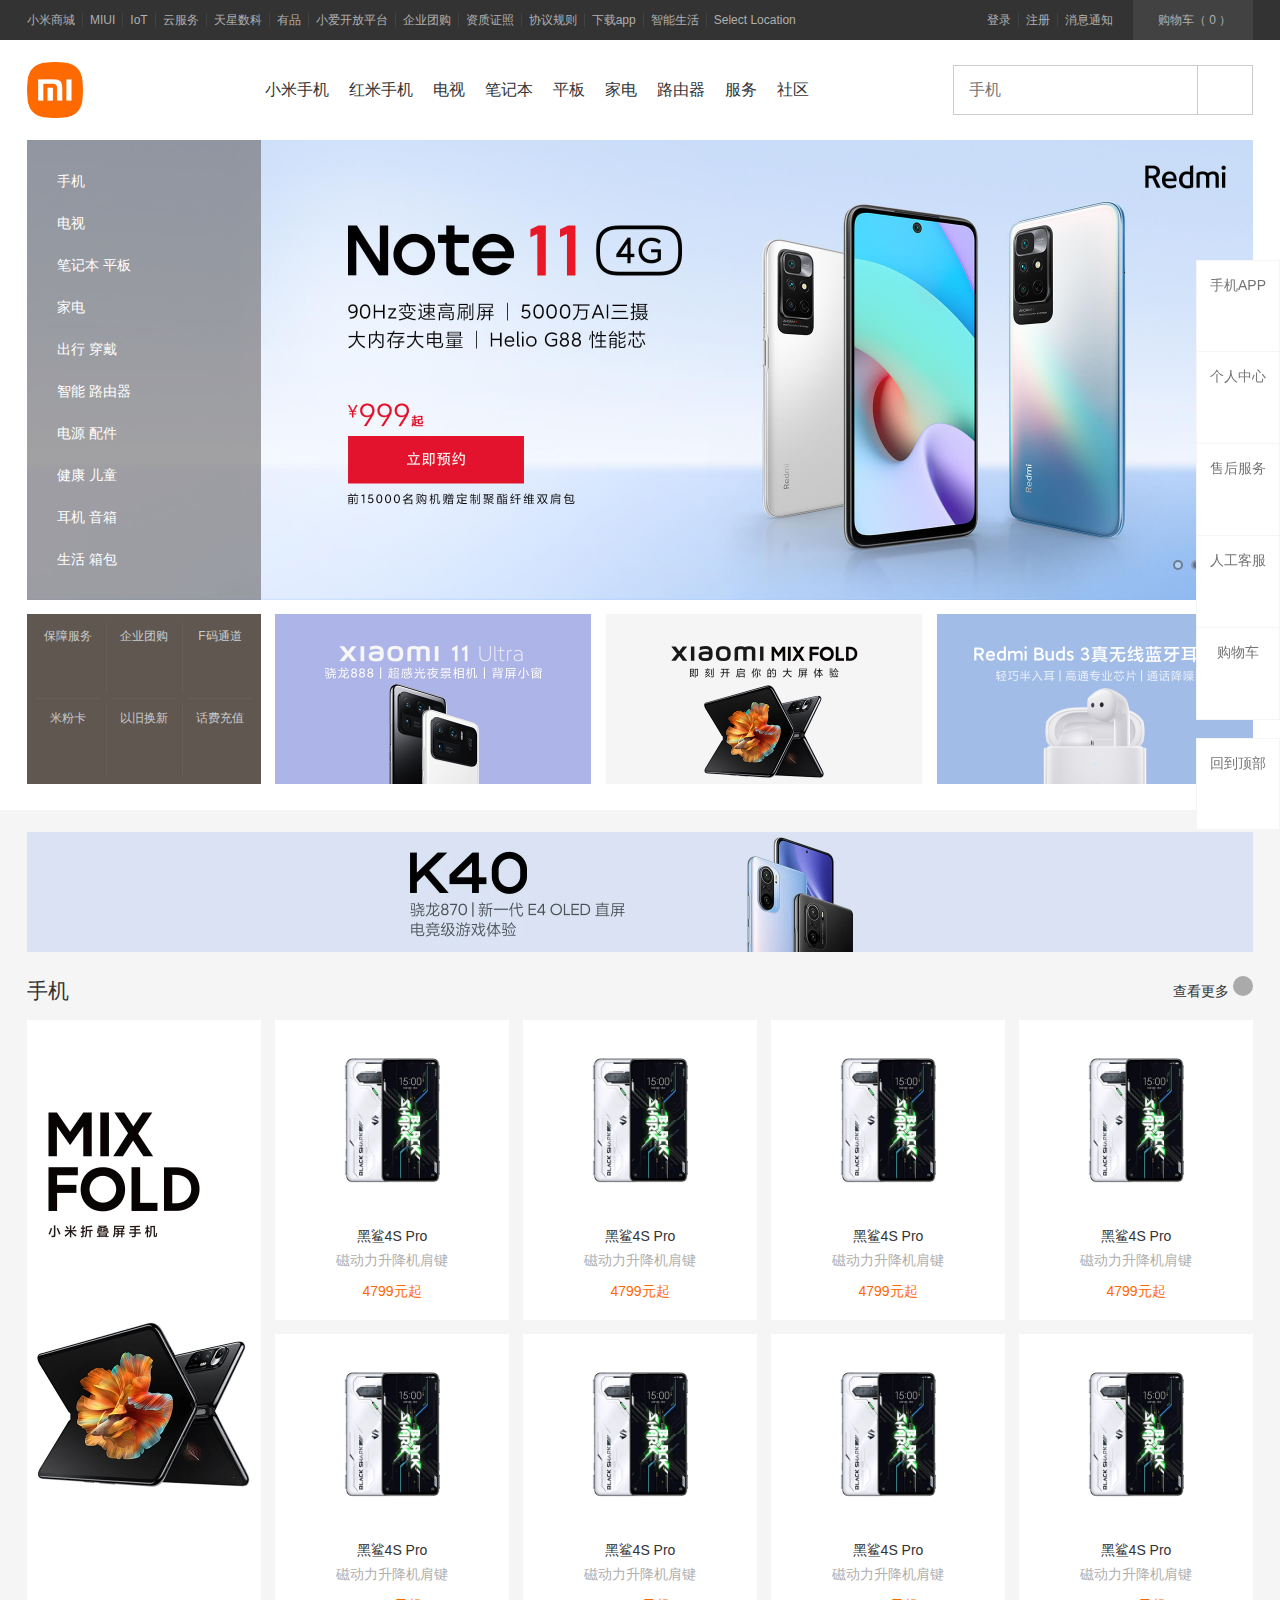
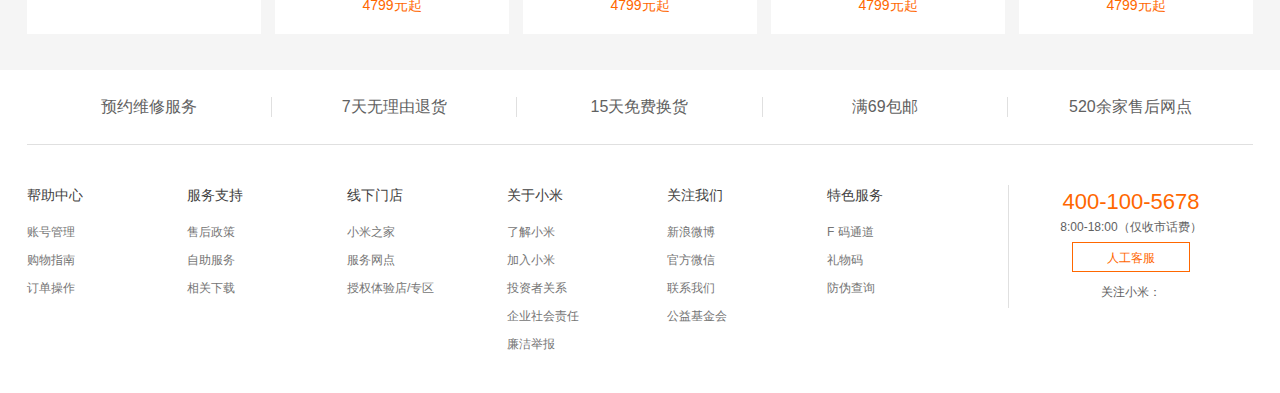
==== index.html @ ac48b566 "Add all files for mock-mi-shop" ====
<!DOCTYPE html>
<html lang="en">

<head>
    <meta charset="UTF-8">
    <meta name="viewport" content="width=device-width, initial-scale=1.0">
    <title>小米商城</title>
    <link rel="stylesheet" href="https://at.alicdn.com/t/font_2960521_rqz39d8moo.css">
    <link rel="stylesheet" href="./css/common.css">
    <link rel="stylesheet" href="./css/topnav.css">
    <link rel="shortcut icon" href="./img/favicon.ico" type="image/x-icon">
    <link rel="stylesheet" href="./css/header.css">
    <link rel="stylesheet" href="./css/banner.css">
    <link rel="stylesheet" href="./css/banner2.css">
    <link rel="stylesheet" href="./css/main.css">
    <link rel="stylesheet" href="./css/footer.css">
    <link rel="stylesheet" href="./css/rm.css">
</head>

<body>
    <!-- 顶部导航 开始 -->
    <div class="topnav">
        <div class="container clearfix">
            <!-- topnav-menu, 可以消除以后会重名的问题。 -->
            <ul class="fl topnav-menu">
                <li class="fl"><a href="">小米商城</a></li>
                <li class="fl"><a href="">MIUI</a></li>
                <li class="fl"><a href="">IoT</a></li>
                <li class="fl"><a href="">云服务</a></li>
                <li class="fl"><a href="">天星数科</a></li>
                <li class="fl"><a href="">有品</a></li>
                <li class="fl"><a href="">小爱开放平台</a></li>
                <li class="fl"><a href="">企业团购</a></li>
                <li class="fl"><a href="">资质证照</a></li>
                <li class="fl"><a href="">协议规则</a></li>
                <li class="fl"><a href="">下载app</a></li>
                <li class="fl"><a href="">智能生活</a></li>
                <li class="fl"><a href="">Select Location</a></li>
            </ul>

            <div class="fr">
                <ul class="fl topnav-menu">
                    <li class="fl"><a href="">登录</a></li>
                    <li class="fl"><a href="">注册</a></li>
                    <li class="fl"><a href="">消息通知</a></li>
                </ul>

                <div class="fl topnav-cart">
                    <a class="topnav-link" href="">
                        <!-- bug1: This will never let text-align to be centered. -->
                        <!-- <i class="iconfont i-car">
                            购物车（ 0 ）
                        </i> -->
                        <i class="iconfont i-car"></i>
                        <span>购物车（ 0 ）</span>
                    </a>

                    <div class="topnav-detail">
                        购物车中还没有商品，赶紧选购吧！
                    </div>

                </div>
            </div>

        </div>
    </div>
    <!-- 顶部导航 结束 -->

    <!-- 页头 开始 -->
    <div class="header">
        <div class="container clearfix">
            <a href="" class="header-logo fl">
                <h1>小米商城</h1>
            </a>

            <div class="header-menu fl">
                <a class="fl" href="">小米手机</a>
                <a class="fl" href="">红米手机</a>
                <a class="fl" href="">电视</a>
                <a class="fl" href="">笔记本</a>
                <a class="fl" href="">平板</a>
                <a class="fl" href="">家电</a>
                <a class="fl" href="">路由器</a>
                <a class="fl" href="">服务</a>
                <a class="fl" href="">社区</a>

                <!-- 二级菜单 -->
                <div class="header-submenu">
                    <div class="container clearfix">
                        <a href="" class="fl">
                            <div class="header-cover">
                                <img src="./img/product.webp" alt="mi image">
                            </div>
                            <div class="header-name">
                                Redmi Note 11 5G
                            </div>
                            <div class="header-price">1199元起</div>
                        </a>
                        <a href="" class="fl">
                            <div class="header-cover">
                                <img src="./img/product.webp" alt="mi image">
                            </div>
                            <div class="header-name">
                                Redmi Note 11 5G
                            </div>
                            <div class="header-price">1199元起</div>
                        </a>
                        <a href="" class="fl">
                            <div class="header-cover">
                                <img src="./img/product.webp" alt="mi image">
                            </div>
                            <div class="header-name">
                                Redmi Note 11 5G
                            </div>
                            <div class="header-price">1199元起</div>
                        </a>
                        <a href="" class="fl">
                            <div class="header-cover">
                                <img src="./img/product.webp" alt="mi image">
                            </div>
                            <div class="header-name">
                                Redmi Note 11 5G
                            </div>
                            <div class="header-price">1199元起</div>
                        </a>
                        <a href="" class="fl">
                            <div class="header-cover">
                                <img src="./img/product.webp" alt="mi image">
                            </div>
                            <div class="header-name">
                                Redmi Note 11 5G
                            </div>
                            <div class="header-price">1199元起</div>
                        </a>
                        <a href="" class="fl">
                            <div class="header-cover">
                                <img src="./img/product.webp" alt="mi image">
                            </div>
                            <div class="header-name">
                                Redmi Note 11 5G
                            </div>
                            <div class="header-price">1199元起</div>
                        </a>
                    </div>
                </div>
            </div>

            <!-- 搜索区域 -->
            <form class="header-search fr">
                <!-- can we wrap input in the div? 
                    如果css有机会能做到，就不用再麻烦js了 -->
                <input class="fl" type="text" placeholder="手机" />
                <button class="header-searchicon fl">
                    <i class="iconfont i-fangdajing"></i>
                </button>
                <div class="header-suggest">
                    <a href="">全部商品</a>
                    <a href="">手机</a>
                    <a href="">手机</a>
                    <a href="">手机</a>
                    <a href="">手机</a>
                </div>
            </form>
        </div>
    </div>
    <!-- 页头 结束 -->


    <!-- 横幅 开始 -->
    <div class="banner container clearfix">
        <a href="" class="banner-cover">
            <img src="./img/banner.jpeg" alt="">
        </a>

        <div class="banner-pointer banner-pointer-left">
            <i class="iconfont i-left"></i>
        </div>
        <div class="banner-pointer banner-pointer-right">
            <i class="iconfont i-right"></i>
        </div>

        <div class="banner-dots">
            <span class="banner-dots-selected fl"></span>
            <span class="fl"></span>
            <span class="fl"></span>
        </div>

        <!-- 横幅-菜单 -->
        <ul class="banner-menu">
            <li>
                <div class="banner-menu-item clearfix">
                    <span class="fl">手机</span>
                    <i class="iconfont i-right fr"></i>
                </div>
                <div class="banner-sub-menu">
                    <a href="" class="fl">
                        <img src="./img/mobile.webp" alt="" class="fl" />
                        <span class="fl">Note 11 Pro 系列</span>
                    </a>
                    <a href="" class="fl">
                        <img src="./img/mobile.webp" alt="" class="fl" />
                        <span class="fl">Note 11 Pro 系列</span>
                    </a>
                    <a href="" class="fl">
                        <img src="./img/mobile.webp" alt="" class="fl" />
                        <span class="fl">Note 11 Pro 系列</span>
                    </a>
                    <a href="" class="fl">
                        <img src="./img/mobile.webp" alt="" class="fl" />
                        <span class="fl">Note 11 Pro 系列</span>
                    </a>
                    <a href="" class="fl">
                        <img src="./img/mobile.webp" alt="" class="fl" />
                        <span class="fl">Note 11 Pro 系列</span>
                    </a>
                    <a href="" class="fl">
                        <img src="./img/mobile.webp" alt="" class="fl" />
                        <span class="fl">Note 11 Pro 系列</span>
                    </a>
                    <a href="" class="fl">
                        <img src="./img/mobile.webp" alt="" class="fl" />
                        <span class="fl">Note 11 Pro 系列</span>
                    </a>
                    <a href="" class="fl">
                        <img src="./img/mobile.webp" alt="" class="fl" />
                        <span class="fl">Note 11 Pro 系列</span>
                    </a>
                    <a href="" class="fl">
                        <img src="./img/mobile.webp" alt="" class="fl" />
                        <span class="fl">Note 11 Pro 系列</span>
                    </a>
                    <a href="" class="fl">
                        <img src="./img/mobile.webp" alt="" class="fl" />
                        <span class="fl">Note 11 Pro 系列</span>
                    </a>
                    <a href="" class="fl">
                        <img src="./img/mobile.webp" alt="" class="fl" />
                        <span class="fl">Note 11 Pro 系列</span>
                    </a>
                    <a href="" class="fl">
                        <img src="./img/mobile.webp" alt="" class="fl" />
                        <span class="fl">Note 11 Pro 系列</span>
                    </a>
                    <a href="" class="fl">
                        <img src="./img/mobile.webp" alt="" class="fl" />
                        <span class="fl">Note 11 Pro 系列</span>
                    </a>
                    <a href="" class="fl">
                        <img src="./img/mobile.webp" alt="" class="fl" />
                        <span class="fl">Note 11 Pro 系列</span>
                    </a>
                    <a href="" class="fl">
                        <img src="./img/mobile.webp" alt="" class="fl" />
                        <span class="fl">Note 11 Pro 系列</span>
                    </a>
                    <a href="" class="fl">
                        <img src="./img/mobile.webp" alt="" class="fl" />
                        <span class="fl">Note 11 Pro 系列</span>
                    </a>
                    <a href="" class="fl">
                        <img src="./img/mobile.webp" alt="" class="fl" />
                        <span class="fl">Note 11 Pro 系列</span>
                    </a>
                    <a href="" class="fl">
                        <img src="./img/mobile.webp" alt="" class="fl" />
                        <span class="fl">Note 11 Pro 系列</span>
                    </a>
                    <a href="" class="fl">
                        <img src="./img/mobile.webp" alt="" class="fl" />
                        <span class="fl">Note 11 Pro 系列</span>
                    </a>
                    <a href="" class="fl">
                        <img src="./img/mobile.webp" alt="" class="fl" />
                        <span class="fl">Note 11 Pro 系列</span>
                    </a>
                    <a href="" class="fl">
                        <img src="./img/mobile.webp" alt="" class="fl" />
                        <span class="fl">Note 11 Pro 系列</span>
                    </a>
                    <a href="" class="fl">
                        <img src="./img/mobile.webp" alt="" class="fl" />
                        <span class="fl">Note 11 Pro 系列</span>
                    </a>
                    <a href="" class="fl">
                        <img src="./img/mobile.webp" alt="" class="fl" />
                        <span class="fl">Note 11 Pro 系列</span>
                    </a>
                    <a href="" class="fl">
                        <img src="./img/mobile.webp" alt="" class="fl" />
                        <span class="fl">Note 11 Pro 系列</span>
                    </a>
                </div>
            </li>
            <li>
                <div class="banner-menu-item clearfix">
                    <span class="fl">电视</span>
                    <i class="iconfont i-right fr"></i>
                </div>
                <div class="banner-sub-menu">
                    <a href="" class="fl">
                        <img src="./img/tv.webp" alt="" class="fl" />
                        <span class="fl">Redmi 智能电视X65 2022款</span>
                    </a>
                    <a href="" class="fl">
                        <img src="./img/tv.webp" alt="" class="fl" />
                        <span class="fl">Redmi 智能电视X65 2022款</span>
                    </a>
                    <a href="" class="fl">
                        <img src="./img/tv.webp" alt="" class="fl" />
                        <span class="fl">Redmi 智能电视X65 2022款</span>
                    </a>
                    <a href="" class="fl">
                        <img src="./img/tv.webp" alt="" class="fl" />
                        <span class="fl">Redmi 智能电视X65 2022款</span>
                    </a>
                    <a href="" class="fl">
                        <img src="./img/tv.webp" alt="" class="fl" />
                        <span class="fl">Redmi 智能电视X65 2022款</span>
                    </a>
                    <a href="" class="fl">
                        <img src="./img/tv.webp" alt="" class="fl" />
                        <span class="fl">Redmi 智能电视X65 2022款</span>
                    </a>
                    <a href="" class="fl">
                        <img src="./img/tv.webp" alt="" class="fl" />
                        <span class="fl">Redmi 智能电视X65 2022款</span>
                    </a>
                    <a href="" class="fl">
                        <img src="./img/tv.webp" alt="" class="fl" />
                        <span class="fl">Redmi 智能电视X65 2022款</span>
                    </a>
                    <a href="" class="fl">
                        <img src="./img/tv.webp" alt="" class="fl" />
                        <span class="fl">Redmi 智能电视X65 2022款</span>
                    </a>
                    <a href="" class="fl">
                        <img src="./img/tv.webp" alt="" class="fl" />
                        <span class="fl">Redmi 智能电视X65 2022款</span>
                    </a>
                    <a href="" class="fl">
                        <img src="./img/tv.webp" alt="" class="fl" />
                        <span class="fl">Redmi 智能电视X65 2022款</span>
                    </a>
                    <a href="" class="fl">
                        <img src="./img/tv.webp" alt="" class="fl" />
                        <span class="fl">Redmi 智能电视X65 2022款</span>
                    </a>
                    <a href="" class="fl">
                        <img src="./img/tv.webp" alt="" class="fl" />
                        <span class="fl">Redmi 智能电视X65 2022款</span>
                    </a>
                    <a href="" class="fl">
                        <img src="./img/tv.webp" alt="" class="fl" />
                        <span class="fl">Redmi 智能电视X65 2022款</span>
                    </a>
                    <a href="" class="fl">
                        <img src="./img/tv.webp" alt="" class="fl" />
                        <span class="fl">Redmi 智能电视X65 2022款</span>
                    </a>
                    <a href="" class="fl">
                        <img src="./img/tv.webp" alt="" class="fl" />
                        <span class="fl">Redmi 智能电视X65 2022款</span>
                    </a>
                    <a href="" class="fl">
                        <img src="./img/tv.webp" alt="" class="fl" />
                        <span class="fl">Redmi 智能电视X65 2022款</span>
                    </a>
                    <a href="" class="fl">
                        <img src="./img/tv.webp" alt="" class="fl" />
                        <span class="fl">Redmi 智能电视X65 2022款</span>
                    </a>
                    <a href="" class="fl">
                        <img src="./img/tv.webp" alt="" class="fl" />
                        <span class="fl">Redmi 智能电视X65 2022款</span>
                    </a>
                    <a href="" class="fl">
                        <img src="./img/tv.webp" alt="" class="fl" />
                        <span class="fl">Redmi 智能电视X65 2022款</span>
                    </a>
                    <a href="" class="fl">
                        <img src="./img/tv.webp" alt="" class="fl" />
                        <span class="fl">Redmi 智能电视X65 2022款</span>
                    </a>
                    <a href="" class="fl">
                        <img src="./img/tv.webp" alt="" class="fl" />
                        <span class="fl">Redmi 智能电视X65 2022款</span>
                    </a>
                    <a href="" class="fl">
                        <img src="./img/tv.webp" alt="" class="fl" />
                        <span class="fl">Redmi 智能电视X65 2022款</span>
                    </a>
                    <a href="" class="fl">
                        <img src="./img/tv.webp" alt="" class="fl" />
                        <span class="fl">Redmi 智能电视X65 2022款</span>
                    </a>
                </div>
            </li>
            <li>
                <div class="banner-menu-item clearfix">
                    <span class="fl">笔记本 平板</span>
                    <i class="iconfont i-right fr"></i>
                </div>
                <div class="banner-sub-menu">
                    <a href="" class="fl">
                        <img src="./img/notebook.webp" alt="" class="fl" />
                        <span class="fl">小米笔记本 Pro 14 锐龙版</span>
                    </a>
                    <a href="" class="fl">
                        <img src="./img/notebook.webp" alt="" class="fl" />
                        <span class="fl">小米笔记本 Pro 14 锐龙版</span>
                    </a>
                    <a href="" class="fl">
                        <img src="./img/notebook.webp" alt="" class="fl" />
                        <span class="fl">小米笔记本 Pro 14 锐龙版</span>
                    </a>
                    <a href="" class="fl">
                        <img src="./img/notebook.webp" alt="" class="fl" />
                        <span class="fl">小米笔记本 Pro 14 锐龙版</span>
                    </a>
                    <a href="" class="fl">
                        <img src="./img/notebook.webp" alt="" class="fl" />
                        <span class="fl">小米笔记本 Pro 14 锐龙版</span>
                    </a>
                    <a href="" class="fl">
                        <img src="./img/notebook.webp" alt="" class="fl" />
                        <span class="fl">小米笔记本 Pro 14 锐龙版</span>
                    </a>
                    <a href="" class="fl">
                        <img src="./img/notebook.webp" alt="" class="fl" />
                        <span class="fl">小米笔记本 Pro 14 锐龙版</span>
                    </a>
                    <a href="" class="fl">
                        <img src="./img/notebook.webp" alt="" class="fl" />
                        <span class="fl">小米笔记本 Pro 14 锐龙版</span>
                    </a>
                    <a href="" class="fl">
                        <img src="./img/notebook.webp" alt="" class="fl" />
                        <span class="fl">小米笔记本 Pro 14 锐龙版</span>
                    </a>
                    <a href="" class="fl">
                        <img src="./img/notebook.webp" alt="" class="fl" />
                        <span class="fl">小米笔记本 Pro 14 锐龙版</span>
                    </a>
                    <a href="" class="fl">
                        <img src="./img/notebook.webp" alt="" class="fl" />
                        <span class="fl">小米笔记本 Pro 14 锐龙版</span>
                    </a>
                    <a href="" class="fl">
                        <img src="./img/notebook.webp" alt="" class="fl" />
                        <span class="fl">小米笔记本 Pro 14 锐龙版</span>
                    </a>
                    <a href="" class="fl">
                        <img src="./img/notebook.webp" alt="" class="fl" />
                        <span class="fl">小米笔记本 Pro 14 锐龙版</span>
                    </a>
                    <a href="" class="fl">
                        <img src="./img/notebook.webp" alt="" class="fl" />
                        <span class="fl">小米笔记本 Pro 14 锐龙版</span>
                    </a>
                    <a href="" class="fl">
                        <img src="./img/notebook.webp" alt="" class="fl" />
                        <span class="fl">小米笔记本 Pro 14 锐龙版</span>
                    </a>
                    <a href="" class="fl">
                        <img src="./img/notebook.webp" alt="" class="fl" />
                        <span class="fl">小米笔记本 Pro 14 锐龙版</span>
                    </a>
                    <a href="" class="fl">
                        <img src="./img/notebook.webp" alt="" class="fl" />
                        <span class="fl">小米笔记本 Pro 14 锐龙版</span>
                    </a>
                    <a href="" class="fl">
                        <img src="./img/notebook.webp" alt="" class="fl" />
                        <span class="fl">小米笔记本 Pro 14 锐龙版</span>
                    </a>
                    <a href="" class="fl">
                        <img src="./img/notebook.webp" alt="" class="fl" />
                        <span class="fl">小米笔记本 Pro 14 锐龙版</span>
                    </a>
                    <a href="" class="fl">
                        <img src="./img/notebook.webp" alt="" class="fl" />
                        <span class="fl">小米笔记本 Pro 14 锐龙版</span>
                    </a>
                    <a href="" class="fl">
                        <img src="./img/notebook.webp" alt="" class="fl" />
                        <span class="fl">小米笔记本 Pro 14 锐龙版</span>
                    </a>
                    <a href="" class="fl">
                        <img src="./img/notebook.webp" alt="" class="fl" />
                        <span class="fl">小米笔记本 Pro 14 锐龙版</span>
                    </a>
                </div>
            </li>
            <li>
                <div class="banner-menu-item clearfix">
                    <span class="fl">家电</span>
                    <i class="iconfont i-right fr"></i>
                </div>
                <div class="banner-sub-menu">
                    <a href="" class="fl">
                        <img src="./img/fridge.webp" alt="" class="fl" />
                        <span class="fl">冰箱</span>
                    </a>
                    <a href="" class="fl">
                        <img src="./img/fridge.webp" alt="" class="fl" />
                        <span class="fl">冰箱</span>
                    </a>
                    <a href="" class="fl">
                        <img src="./img/fridge.webp" alt="" class="fl" />
                        <span class="fl">冰箱</span>
                    </a>
                    <a href="" class="fl">
                        <img src="./img/fridge.webp" alt="" class="fl" />
                        <span class="fl">冰箱</span>
                    </a>
                    <a href="" class="fl">
                        <img src="./img/fridge.webp" alt="" class="fl" />
                        <span class="fl">冰箱</span>
                    </a>
                    <a href="" class="fl">
                        <img src="./img/fridge.webp" alt="" class="fl" />
                        <span class="fl">冰箱</span>
                    </a>
                    <a href="" class="fl">
                        <img src="./img/fridge.webp" alt="" class="fl" />
                        <span class="fl">冰箱</span>
                    </a>
                    <a href="" class="fl">
                        <img src="./img/fridge.webp" alt="" class="fl" />
                        <span class="fl">冰箱</span>
                    </a>
                    <a href="" class="fl">
                        <img src="./img/fridge.webp" alt="" class="fl" />
                        <span class="fl">冰箱</span>
                    </a>
                    <a href="" class="fl">
                        <img src="./img/fridge.webp" alt="" class="fl" />
                        <span class="fl">冰箱</span>
                    </a>
                    <a href="" class="fl">
                        <img src="./img/fridge.webp" alt="" class="fl" />
                        <span class="fl">冰箱</span>
                    </a>
                    <a href="" class="fl">
                        <img src="./img/fridge.webp" alt="" class="fl" />
                        <span class="fl">冰箱</span>
                    </a>
                    <a href="" class="fl">
                        <img src="./img/fridge.webp" alt="" class="fl" />
                        <span class="fl">冰箱</span>
                    </a>
                    <a href="" class="fl">
                        <img src="./img/fridge.webp" alt="" class="fl" />
                        <span class="fl">冰箱</span>
                    </a>
                    <a href="" class="fl">
                        <img src="./img/fridge.webp" alt="" class="fl" />
                        <span class="fl">冰箱</span>
                    </a>
                    <a href="" class="fl">
                        <img src="./img/fridge.webp" alt="" class="fl" />
                        <span class="fl">冰箱</span>
                    </a>
                    <a href="" class="fl">
                        <img src="./img/fridge.webp" alt="" class="fl" />
                        <span class="fl">冰箱</span>
                    </a>
                    <a href="" class="fl">
                        <img src="./img/fridge.webp" alt="" class="fl" />
                        <span class="fl">冰箱</span>
                    </a>
                    <a href="" class="fl">
                        <img src="./img/fridge.webp" alt="" class="fl" />
                        <span class="fl">冰箱</span>
                    </a>
                    <a href="" class="fl">
                        <img src="./img/fridge.webp" alt="" class="fl" />
                        <span class="fl">冰箱</span>
                    </a>
                    <a href="" class="fl">
                        <img src="./img/fridge.webp" alt="" class="fl" />
                        <span class="fl">冰箱</span>
                    </a>
                    <a href="" class="fl">
                        <img src="./img/fridge.webp" alt="" class="fl" />
                        <span class="fl">冰箱</span>
                    </a>
                    <a href="" class="fl">
                        <img src="./img/fridge.webp" alt="" class="fl" />
                        <span class="fl">冰箱</span>
                    </a>
                    <a href="" class="fl">
                        <img src="./img/fridge.webp" alt="" class="fl" />
                        <span class="fl">冰箱</span>
                    </a>
                </div>
            </li>
            <li>
                <div class="banner-menu-item clearfix">
                    <span class="fl">出行 穿戴</span>
                    <i class="iconfont i-right fr"></i>
                </div>
                <div class="banner-sub-menu">
                    <a href="" class="fl">
                        <img src="./img/watch.webp" alt="" class="fl" />
                        <span class="fl">Redmi 手表 2</span>
                    </a>
                    <a href="" class="fl">
                        <img src="./img/watch.webp" alt="" class="fl" />
                        <span class="fl">Redmi 手表 2</span>
                    </a>
                    <a href="" class="fl">
                        <img src="./img/watch.webp" alt="" class="fl" />
                        <span class="fl">Redmi 手表 2</span>
                    </a>
                    <a href="" class="fl">
                        <img src="./img/watch.webp" alt="" class="fl" />
                        <span class="fl">Redmi 手表 2</span>
                    </a>
                    <a href="" class="fl">
                        <img src="./img/watch.webp" alt="" class="fl" />
                        <span class="fl">Redmi 手表 2</span>
                    </a>
                    <a href="" class="fl">
                        <img src="./img/watch.webp" alt="" class="fl" />
                        <span class="fl">Redmi 手表 2</span>
                    </a>
                    <a href="" class="fl">
                        <img src="./img/watch.webp" alt="" class="fl" />
                        <span class="fl">Redmi 手表 2</span>
                    </a>
                    <a href="" class="fl">
                        <img src="./img/watch.webp" alt="" class="fl" />
                        <span class="fl">Redmi 手表 2</span>
                    </a>
                    <a href="" class="fl">
                        <img src="./img/watch.webp" alt="" class="fl" />
                        <span class="fl">Redmi 手表 2</span>
                    </a>
                    <a href="" class="fl">
                        <img src="./img/watch.webp" alt="" class="fl" />
                        <span class="fl">Redmi 手表 2</span>
                    </a>
                    <a href="" class="fl">
                        <img src="./img/watch.webp" alt="" class="fl" />
                        <span class="fl">Redmi 手表 2</span>
                    </a>
                    <a href="" class="fl">
                        <img src="./img/watch.webp" alt="" class="fl" />
                        <span class="fl">Redmi 手表 2</span>
                    </a>
                    <a href="" class="fl">
                        <img src="./img/watch.webp" alt="" class="fl" />
                        <span class="fl">Redmi 手表 2</span>
                    </a>
                    <a href="" class="fl">
                        <img src="./img/watch.webp" alt="" class="fl" />
                        <span class="fl">Redmi 手表 2</span>
                    </a>
                </div>
            </li>
            <li>
                <div class="banner-menu-item clearfix">
                    <span class="fl">智能 路由器</span>
                    <i class="iconfont i-right fr"></i>
                </div>
                <div class="banner-sub-menu">
                    <a href="" class="fl">
                        <img src="./img/ai.webp" alt="" class="fl" />
                        <span class="fl">CyberDog</span>
                    </a>
                    <a href="" class="fl">
                        <img src="./img/ai.webp" alt="" class="fl" />
                        <span class="fl">CyberDog</span>
                    </a>
                    <a href="" class="fl">
                        <img src="./img/ai.webp" alt="" class="fl" />
                        <span class="fl">CyberDog</span>
                    </a>
                    <a href="" class="fl">
                        <img src="./img/ai.webp" alt="" class="fl" />
                        <span class="fl">CyberDog</span>
                    </a>
                    <a href="" class="fl">
                        <img src="./img/ai.webp" alt="" class="fl" />
                        <span class="fl">CyberDog</span>
                    </a>
                    <a href="" class="fl">
                        <img src="./img/ai.webp" alt="" class="fl" />
                        <span class="fl">CyberDog</span>
                    </a>
                    <a href="" class="fl">
                        <img src="./img/ai.webp" alt="" class="fl" />
                        <span class="fl">CyberDog</span>
                    </a>
                    <a href="" class="fl">
                        <img src="./img/ai.webp" alt="" class="fl" />
                        <span class="fl">CyberDog</span>
                    </a>
                    <a href="" class="fl">
                        <img src="./img/ai.webp" alt="" class="fl" />
                        <span class="fl">CyberDog</span>
                    </a>
                    <a href="" class="fl">
                        <img src="./img/ai.webp" alt="" class="fl" />
                        <span class="fl">CyberDog</span>
                    </a>
                    <a href="" class="fl">
                        <img src="./img/ai.webp" alt="" class="fl" />
                        <span class="fl">CyberDog</span>
                    </a>
                    <a href="" class="fl">
                        <img src="./img/ai.webp" alt="" class="fl" />
                        <span class="fl">CyberDog</span>
                    </a>
                    <a href="" class="fl">
                        <img src="./img/ai.webp" alt="" class="fl" />
                        <span class="fl">CyberDog</span>
                    </a>
                    <a href="" class="fl">
                        <img src="./img/ai.webp" alt="" class="fl" />
                        <span class="fl">CyberDog</span>
                    </a>
                </div>
            </li>
            <li>
                <div class="banner-menu-item clearfix">
                    <span class="fl">电源 配件</span>
                    <i class="iconfont i-right fr"></i>
                </div>
                <div class="banner-sub-menu">
                    <a href="" class="fl">
                        <img src="./img/power.webp" alt="" class="fl" />
                        <span class="fl">移动电源</span>
                    </a>
                    <a href="" class="fl">
                        <img src="./img/power.webp" alt="" class="fl" />
                        <span class="fl">移动电源</span>
                    </a>
                    <a href="" class="fl">
                        <img src="./img/power.webp" alt="" class="fl" />
                        <span class="fl">移动电源</span>
                    </a>
                    <a href="" class="fl">
                        <img src="./img/power.webp" alt="" class="fl" />
                        <span class="fl">移动电源</span>
                    </a>
                    <a href="" class="fl">
                        <img src="./img/power.webp" alt="" class="fl" />
                        <span class="fl">移动电源</span>
                    </a>
                    <a href="" class="fl">
                        <img src="./img/power.webp" alt="" class="fl" />
                        <span class="fl">移动电源</span>
                    </a>
                    <a href="" class="fl">
                        <img src="./img/power.webp" alt="" class="fl" />
                        <span class="fl">移动电源</span>
                    </a>
                    <a href="" class="fl">
                        <img src="./img/power.webp" alt="" class="fl" />
                        <span class="fl">移动电源</span>
                    </a>
                    <a href="" class="fl">
                        <img src="./img/power.webp" alt="" class="fl" />
                        <span class="fl">移动电源</span>
                    </a>
                    <a href="" class="fl">
                        <img src="./img/power.webp" alt="" class="fl" />
                        <span class="fl">移动电源</span>
                    </a>
                    <a href="" class="fl">
                        <img src="./img/power.webp" alt="" class="fl" />
                        <span class="fl">移动电源</span>
                    </a>
                </div>
            </li>
            <li>
                <div class="banner-menu-item clearfix">
                    <span class="fl">健康 儿童</span>
                    <i class="iconfont i-right fr"></i>
                </div>
                <div class="banner-sub-menu">
                    <a href="" class="fl">
                        <img src="./img/health.webp" alt="" class="fl" />
                        <span class="fl">米家跑步机</span>
                    </a>
                    <a href="" class="fl">
                        <img src="./img/health.webp" alt="" class="fl" />
                        <span class="fl">米家跑步机</span>
                    </a>
                    <a href="" class="fl">
                        <img src="./img/health.webp" alt="" class="fl" />
                        <span class="fl">米家跑步机</span>
                    </a>
                    <a href="" class="fl">
                        <img src="./img/health.webp" alt="" class="fl" />
                        <span class="fl">米家跑步机</span>
                    </a>
                    <a href="" class="fl">
                        <img src="./img/health.webp" alt="" class="fl" />
                        <span class="fl">米家跑步机</span>
                    </a>
                    <a href="" class="fl">
                        <img src="./img/health.webp" alt="" class="fl" />
                        <span class="fl">米家跑步机</span>
                    </a>
                    <a href="" class="fl">
                        <img src="./img/health.webp" alt="" class="fl" />
                        <span class="fl">米家跑步机</span>
                    </a>
                    <a href="" class="fl">
                        <img src="./img/health.webp" alt="" class="fl" />
                        <span class="fl">米家跑步机</span>
                    </a>
                    <a href="" class="fl">
                        <img src="./img/health.webp" alt="" class="fl" />
                        <span class="fl">米家跑步机</span>
                    </a>
                    <a href="" class="fl">
                        <img src="./img/health.webp" alt="" class="fl" />
                        <span class="fl">米家跑步机</span>
                    </a>
                    <a href="" class="fl">
                        <img src="./img/health.webp" alt="" class="fl" />
                        <span class="fl">米家跑步机</span>
                    </a>
                    <a href="" class="fl">
                        <img src="./img/health.webp" alt="" class="fl" />
                        <span class="fl">米家跑步机</span>
                    </a>
                    <a href="" class="fl">
                        <img src="./img/health.webp" alt="" class="fl" />
                        <span class="fl">米家跑步机</span>
                    </a>
                    <a href="" class="fl">
                        <img src="./img/health.webp" alt="" class="fl" />
                        <span class="fl">米家跑步机</span>
                    </a>
                    <a href="" class="fl">
                        <img src="./img/health.webp" alt="" class="fl" />
                        <span class="fl">米家跑步机</span>
                    </a>
                    <a href="" class="fl">
                        <img src="./img/health.webp" alt="" class="fl" />
                        <span class="fl">米家跑步机</span>
                    </a>
                </div>
            </li>
            <li>
                <div class="banner-menu-item clearfix">
                    <span class="fl">耳机 音箱</span>
                    <i class="iconfont i-right fr"></i>
                </div>
                <div class="banner-sub-menu">
                    <a href="" class="fl">
                        <img src="./img/earphone.webp" alt="" class="fl" />
                        <span class="fl">Redmi Buds 3 青春版</span>
                    </a>
                    <a href="" class="fl">
                        <img src="./img/earphone.webp" alt="" class="fl" />
                        <span class="fl">Redmi Buds 3 青春版</span>
                    </a>
                    <a href="" class="fl">
                        <img src="./img/earphone.webp" alt="" class="fl" />
                        <span class="fl">Redmi Buds 3 青春版</span>
                    </a>
                    <a href="" class="fl">
                        <img src="./img/earphone.webp" alt="" class="fl" />
                        <span class="fl">Redmi Buds 3 青春版</span>
                    </a>
                    <a href="" class="fl">
                        <img src="./img/earphone.webp" alt="" class="fl" />
                        <span class="fl">Redmi Buds 3 青春版</span>
                    </a>
                    <a href="" class="fl">
                        <img src="./img/earphone.webp" alt="" class="fl" />
                        <span class="fl">Redmi Buds 3 青春版</span>
                    </a>
                    <a href="" class="fl">
                        <img src="./img/earphone.webp" alt="" class="fl" />
                        <span class="fl">Redmi Buds 3 青春版</span>
                    </a>
                    <a href="" class="fl">
                        <img src="./img/earphone.webp" alt="" class="fl" />
                        <span class="fl">Redmi Buds 3 青春版</span>
                    </a>
                    <a href="" class="fl">
                        <img src="./img/earphone.webp" alt="" class="fl" />
                        <span class="fl">Redmi Buds 3 青春版</span>
                    </a>
                    <a href="" class="fl">
                        <img src="./img/earphone.webp" alt="" class="fl" />
                        <span class="fl">Redmi Buds 3 青春版</span>
                    </a>
                    <a href="" class="fl">
                        <img src="./img/earphone.webp" alt="" class="fl" />
                        <span class="fl">Redmi Buds 3 青春版</span>
                    </a>
                    <a href="" class="fl">
                        <img src="./img/earphone.webp" alt="" class="fl" />
                        <span class="fl">Redmi Buds 3 青春版</span>
                    </a>
                    <a href="" class="fl">
                        <img src="./img/earphone.webp" alt="" class="fl" />
                        <span class="fl">Redmi Buds 3 青春版</span>
                    </a>
                    <a href="" class="fl">
                        <img src="./img/earphone.webp" alt="" class="fl" />
                        <span class="fl">Redmi Buds 3 青春版</span>
                    </a>
                    <a href="" class="fl">
                        <img src="./img/earphone.webp" alt="" class="fl" />
                        <span class="fl">Redmi Buds 3 青春版</span>
                    </a>
                    <a href="" class="fl">
                        <img src="./img/earphone.webp" alt="" class="fl" />
                        <span class="fl">Redmi Buds 3 青春版</span>
                    </a>
                    <a href="" class="fl">
                        <img src="./img/earphone.webp" alt="" class="fl" />
                        <span class="fl">Redmi Buds 3 青春版</span>
                    </a>
                    <a href="" class="fl">
                        <img src="./img/earphone.webp" alt="" class="fl" />
                        <span class="fl">Redmi Buds 3 青春版</span>
                    </a>
                </div>
            </li>
            <li>
                <div class="banner-menu-item clearfix">
                    <span class="fl">生活 箱包</span>
                    <i class="iconfont i-right fr"></i>
                </div>
                <div class="banner-sub-menu">
                    <a href="" class="fl">
                        <img src="./img/bag.webp" alt="" class="fl" />
                        <span class="fl">小背包</span>
                    </a>
                    <a href="" class="fl">
                        <img src="./img/bag.webp" alt="" class="fl" />
                        <span class="fl">小背包</span>
                    </a>
                    <a href="" class="fl">
                        <img src="./img/bag.webp" alt="" class="fl" />
                        <span class="fl">小背包</span>
                    </a>
                    <a href="" class="fl">
                        <img src="./img/bag.webp" alt="" class="fl" />
                        <span class="fl">小背包</span>
                    </a>
                    <a href="" class="fl">
                        <img src="./img/bag.webp" alt="" class="fl" />
                        <span class="fl">小背包</span>
                    </a>
                    <a href="" class="fl">
                        <img src="./img/bag.webp" alt="" class="fl" />
                        <span class="fl">小背包</span>
                    </a>
                    <a href="" class="fl">
                        <img src="./img/bag.webp" alt="" class="fl" />
                        <span class="fl">小背包</span>
                    </a>
                    <a href="" class="fl">
                        <img src="./img/bag.webp" alt="" class="fl" />
                        <span class="fl">小背包</span>
                    </a>
                    <a href="" class="fl">
                        <img src="./img/bag.webp" alt="" class="fl" />
                        <span class="fl">小背包</span>
                    </a>
                    <a href="" class="fl">
                        <img src="./img/bag.webp" alt="" class="fl" />
                        <span class="fl">小背包</span>
                    </a>
                    <a href="" class="fl">
                        <img src="./img/bag.webp" alt="" class="fl" />
                        <span class="fl">小背包</span>
                    </a>
                    <a href="" class="fl">
                        <img src="./img/bag.webp" alt="" class="fl" />
                        <span class="fl">小背包</span>
                    </a>
                    <a href="" class="fl">
                        <img src="./img/bag.webp" alt="" class="fl" />
                        <span class="fl">小背包</span>
                    </a>
                    <a href="" class="fl">
                        <img src="./img/bag.webp" alt="" class="fl" />
                        <span class="fl">小背包</span>
                    </a>
                </div>
            </li>
        </ul>
    </div>
    <!-- 横幅 结束 -->

    <!-- 横幅2 开始 -->
    <div class="banner2 container clearfix">
        <div class="banner2-service fl">
            <a href="" class="fl">
                <i class="iconfont i-shijian"></i>
                保障服务
            </a>
            <a href="" class="fl">
                <i class="iconfont i-qiye"></i>
                企业团购
            </a>
            <a href="" class="fl">
                <i class="iconfont i-Fma"></i>
                F码通道
            </a>
            <a href="" class="fl">
                <i class="iconfont i-Sim-Card"></i>
                米粉卡
            </a>
            <a href="" class="fl">
                <i class="iconfont i-yijiuhuanxin"></i>
                以旧换新
            </a>
            <a href="" class="fl">
                <i class="iconfont i-chongzhi"></i>
                话费充值
            </a>

        </div>
        <a href="" class="fl banner2-item"><img src="./img/banner1.jpg" alt=""></a>
        <a href="" class="fl banner2-item"><img src="./img/banner2.jpg" alt=""></a>
        <a href="" class="fl banner2-item"><img src="./img/banner3.jpg" alt=""></a>
    </div>
    <!-- 横幅2 结束 -->

    <!-- 主区域 开始 -->
    <div class="main">
        <a href="" class="banner3 container">
            <img src="./img/full-banner.webp" alt="">
        </a>

        <!-- 橱窗 -->
        <div class="sc container">
            <div class="sc-top clearfix">
                <h2 class="sc-title fl">手机</h2>
                <a href="" class="sc-more fr">
                    查看更多
                    <i class="iconfont i-right"></i>
                </a>
            </div>
            <div class="sc-container clearfix">
                <div class="sc-item-first fl">
                    <a href="">
                        <img src="./img/mobile-first.webp" alt="">
                    </a>
                </div>
                <div class="sc-item-list fl">
                    <a href="" class="sc-item fl">
                        <img src="./img/heisha.webp" alt="">
                        <p class="sc-name">黑鲨4S Pro</p>
                        <p class="sc-desc">磁动力升降机肩键</p>
                        <p class="sc-price">4799元起</p>
                    </a>
                    <a href="" class="sc-item fl">
                        <img src="./img/heisha.webp" alt="">
                        <p class="sc-name">黑鲨4S Pro</p>
                        <p class="sc-desc">磁动力升降机肩键</p>
                        <p class="sc-price">4799元起</p>
                    </a>
                    <a href="" class="sc-item fl">
                        <img src="./img/heisha.webp" alt="">
                        <p class="sc-name">黑鲨4S Pro</p>
                        <p class="sc-desc">磁动力升降机肩键</p>
                        <p class="sc-price">4799元起</p>
                    </a>
                    <a href="" class="sc-item fl">
                        <img src="./img/heisha.webp" alt="">
                        <p class="sc-name">黑鲨4S Pro</p>
                        <p class="sc-desc">磁动力升降机肩键</p>
                        <p class="sc-price">4799元起</p>
                    </a>
                    <a href="" class="sc-item fl">
                        <img src="./img/heisha.webp" alt="">
                        <p class="sc-name">黑鲨4S Pro</p>
                        <p class="sc-desc">磁动力升降机肩键</p>
                        <p class="sc-price">4799元起</p>
                    </a>
                    <a href="" class="sc-item fl">
                        <img src="./img/heisha.webp" alt="">
                        <p class="sc-name">黑鲨4S Pro</p>
                        <p class="sc-desc">磁动力升降机肩键</p>
                        <p class="sc-price">4799元起</p>
                    </a>
                    <a href="" class="sc-item fl">
                        <img src="./img/heisha.webp" alt="">
                        <p class="sc-name">黑鲨4S Pro</p>
                        <p class="sc-desc">磁动力升降机肩键</p>
                        <p class="sc-price">4799元起</p>
                    </a>
                    <a href="" class="sc-item fl">
                        <img src="./img/heisha.webp" alt="">
                        <p class="sc-name">黑鲨4S Pro</p>
                        <p class="sc-desc">磁动力升降机肩键</p>
                        <p class="sc-price">4799元起</p>
                    </a>
                </div>
            </div>
        </div>
    </div>
    <!-- 主区域 结束 -->


    <!-- 页脚区域 开始 -->
    <div class="footer">
        <div class="container">
            <div class="footer-top clearfix">
                <a class="fl" href="">
                    <i class="iconfont i-weixiu1"></i>
                    预约维修服务
                </a>
                <a class="fl" href="">
                    <i class="iconfont i-7tianwuliyoutuihuo"></i>
                    7天无理由退货
                </a>
                <a class="fl" href="">
                    <i class="iconfont i-tian"></i>
                    15天免费换货
                </a>
                <a class="fl" href="">
                    <i class="iconfont i-liwu"></i>
                    满69包邮
                </a>
                <a class="fl" href="">
                    <i class="iconfont i-didian"></i>
                    520余家售后网点
                </a>
            </div>


            <div class="footer-bottom clearfix">
                <div class="footer-links fl">
                    <h3>帮助中心</h3>
                    <a href="">账号管理</a>
                    <a href="">购物指南</a>
                    <a href="">订单操作</a>
                </div>
                <div class="footer-links fl">
                    <h3>服务支持</h3>
                    <a href="">售后政策</a>
                    <a href="">自助服务</a>
                    <a href="">相关下载</a>
                </div>
                <div class="footer-links fl">
                    <h3>线下门店</h3>
                    <a href="">小米之家</a>
                    <a href="">服务网点</a>
                    <a href="">授权体验店/专区</a>
                </div>
                <div class="footer-links fl">
                    <h3>关于小米</h3>
                    <a href="">了解小米</a>
                    <a href="">加入小米</a>
                    <a href="">投资者关系</a>
                    <a href="">企业社会责任</a>
                    <a href="">廉洁举报</a>
                </div>
                <div class="footer-links fl">
                    <h3>关注我们</h3>
                    <a href="">新浪微博</a>
                    <a href="">官方微信</a>
                    <a href="">联系我们</a>
                    <a href="">公益基金会</a>
                </div>
                <div class="footer-links fl">
                    <h3>特色服务</h3>
                    <a href="">F 码通道</a>
                    <a href="">礼物码</a>
                    <a href="">防伪查询</a>
                </div>

                <div class="footer-contact fr">
                    <p class="footer-phone">400-100-5678</p>
                    <p class="footer-phone-desc">8:00-18:00（仅收市话费）</p>
                    <a href="" class="footer-support">
                        <i class="iconfont i-liaotian"></i>
                        人工客服
                    </a>
                    <p class="footer-subscribe">
                        关注小米：
                        <i class="iconfont i-xinlang"></i>
                        <i class="iconfont i-weixin"></i>
                    </p>
                </div>
            </div>
        </div>
    </div>
    <!-- 页脚区域 结束 -->

    <!-- 右侧固定菜单 开始 -->
    <div class="rm">
        <a class="rm-item">
            <i class="iconfont i-tel"></i>
            <span class="rm-title">手机APP</span>

            <div class="rm-mention">
                <img src="./img/qrcode.png" alt="二维码">
                <p>扫码领取新<br>人百元礼包</p>
            </div>
        </a>
        <a class="rm-item">
            <i class="iconfont i-yonghu"></i>
            <span class="rm-title">个人中心</span>
        </a>
        <a class="rm-item">
            <i class="iconfont i-weixiu1"></i>
            <span class="rm-title">售后服务</span>
        </a>
        <a class="rm-item">
            <i class="iconfont i-kefu"></i>
            <span class="rm-title">人工客服</span>
        </a>
        <a class="rm-item">
            <i class="iconfont i-car"></i>
            <span class="rm-title">购物车</span>
        </a>
        <!-- Caveat: how to go back to top! -->
        <a href="javascript:scrollTo(0,0)" class="rm-item rm-to-top">
            <i class="iconfont i-dingbu"></i>
            <span class="rm-title">回到顶部</span>
        </a>
    </div>
    <!-- 右侧固定菜单 结束 -->
</body>

</html>
---- css/common.css ----
/* 通用的css代码 */
* {
    margin: 0;
    padding: 0;
    list-style: none;
    box-sizing: border-box;
}

*::before, *::after {
  box-sizing: border-box;
}

a {
    text-decoration: none;
    color: inherit;
}

a:hover {
    color: #ff6700;
}

html {
    color: #333;
    min-width: 1226px;
    /* 14px -> font-size, 1.5 -> line-height, sans-serif 每一个电脑都有的！！ */
    /* 有些名字用了引号， 因为有空格。 有些名字没有引号， 因为没有空格 */
    font: 14px/1.5 'Helvetica Neue', Helvetica, Arial, 'Microsoft Yahei',
    'Hiragino Sans GB', 'Heiti SC', 'WenQuanYi Micro Hei', sans-serif;
}

/* 浮动处理 */
.fl {
  float: left;
}
.fr {
  float: right;
}
.clearfix::after {
  content: '';
  display: block;
  clear: both;
}

/* 通用容器 */
.container {
  width: 1226px;
  margin-left: auto;
  margin-right: auto;
}
---- css/topnav.css ----
.topnav {
    background: #333;
    height: 40px;
    color: #b0b0b0;
    font-size: 12px;
}

.topnav-menu {
    line-height: 40px;
}

.topnav-menu a {
    padding: 0 7px;
    border-right: 1px solid #424242;
}

.topnav-menu a:hover {
    color: #fff;
}

/* potential bug1: a:last-child is not correct, will
   remove every thing!! */
.topnav-menu li:last-child a {
    border-right: none;
}

/* 非常小的细节，有可能对不齐下一个div */
.topnav-menu li:first-child a {
    padding-left: 0;
}

.topnav-cart {
    background: #424242;
    width: 120px;
    height: 40px;
    margin-left: 13px;
    position: relative;
}

.topnav-link {
    /* background: red; */
    width: 100%;
    height: 100%;
    display: block;
    text-align: center;
    line-height: 40px;
}

.topnav-link .iconfont {
    margin-right: 3px;
}

.topnav-detail {
    background: #fff;
    width: 320px;
    height: 100px;
    position: absolute;
    right: -1px;
    top: 40px;
    border: 1px solid #ccc;
    border-top: none;
    text-align: center;
    line-height: 100px;
    display: none;
    box-sizing: content-box;
}

.topnav-cart:hover .topnav-detail {
    display: block;
    /* 约定，凡事弹出菜单：2位数， 固定菜单：3位数，*/
    z-index: 50;
}

.topnav-cart:hover .topnav-link {
    background: #fff;
    color: #ff6700;
}
---- css/header.css ----
.header {
    height: 100px;
    position: relative;
}

.header-logo h1 {
    display: none;
}

.header-logo {
    background: url("../img/logo.png");
    width: 56px;
    height: 56px;
    background-size: 100% 100%;
    margin-top: 22px;
    margin-right: 172px;
}

/* 大于号是直接子元素，下一层的子元素 */
.header-menu > a {
    height: 100px;
    line-height: 100px;
    padding: 0 10px;
    font-size: 16px;
}

.header-submenu {
    position: absolute;
    left: 0;
    top: 100px;
    width: 100%;
    border-top: 1px solid #ccc;
    border-bottom: 1px solid #ccc;
    padding: 30px 0;
    display: none;
    z-index: 30;
    background-color: #fff;
}

.header-cover img{
    width: 160px;
    height: 110px;
}

/* tac; fs12px; 快速建立每一行 */
.header-submenu a {
    width: 204px;
    text-align: center;;
    font-style: 12px;
}

.header-cover {
    border-right: 1px solid #eee;
}

.header-submenu a:last-child .header-cover {
    border-right: none;
}

.header-name {
    margin-top: 10px;
    color: #333;
}

.header-price {
    color: #ff6700;
}

.header-menu:hover .header-submenu {
    display:block;
}

.header-search {
    margin-top: 25px;
    position: relative;
}

.header-search input {
    width: 245px;
    height: 50px;
    font-size: 16px;
    padding: 0 15px;
    outline: none;
    border: 1px solid #ccc;
}

.header-search .header-searchicon {
    width: 55px;
    height: 50px;
    background: #fff;
    border: 1px solid #ccc;
    border-left: none;
    cursor: pointer;
    color: #777;
}

.header-search .header-searchicon .iconfont {
    font-size: 20px;
}

.header-suggest {
    position: absolute;
    left: 0;
    top: 50px;
    width: 245px;
    border: 1px solid #ff6700;
    border-top: none;
    z-index: 40;
    background: #fff;
    display: none;
}

.header-suggest a{
    display: block;
    font-size: 12px;
    height: 30px;
    line-height: 30px;
    padding: 0 10px;
}

.header-suggest a:hover {
    background: #eee;
    color: inherit;
}

.header-search input:hover {
    border-color: #333;
}

.header-search input:hover ~ .header-searchicon {
    border-color: #333;
    color: #333;
}


.header-search input:focus {
    border-color: #ff6700;
}

.header-search input:focus ~ .header-searchicon {
    border-color: #ff6700;
}



.header-search input:focus~.header-suggest {
    display: block;
}

.header-searchicon:hover {
    background-color: #ff6700;
    color: #fff;
    border-color: #ff6700;
}
---- css/banner.css ----
.banner {
    height: 460px;
    position: relative;
}

.banner-cover img {
    width: 1226px;
    height: 460px;
}

.banner-pointer {
    /* 箭头的统一样式 */
    width: 40px;
    height: 70px;
    /* outline: 1px solid; */
    color: #b8c3cb;
    text-align: center;
    line-height: 70px;
    font-style: 30px;
    cursor: pointer;
    top: 50%; 
    position: absolute; 
    margin-top: -35px;
}


.banner-pointer:hover {
    background: rgba(0,0,0,0.5);
    color: #fff;
}



.banner-pointer .iconfont {
    font-size: 30px;
}

.banner-pointer-left {
    left: 234px;
}

.banner-pointer-right {
    right: 0px;
}

/* dots:  */
.banner-dots {
    position: absolute;
    right: 30px;
    bottom: 30px;
}

.banner-dots span {
    width: 10px;
    height: 10px;
    background: rgba(0,0,0,.4);
    border-radius: 50%;
    border: 2px solid rgba(255, 255, 255, 0.3);
    margin: 0 4px;
}

.banner-dots span.banner-dots-selected {
    border-color: rgba(0,0,0,0.4);
    background-color: rgba(255, 255, 255, 0.3);

}


/* 横幅-菜单 */
.banner-menu {
    width: 234px;
    height: 100%;
    background: rgba(105, 101, 101, 0.6);
    position: absolute;
    top: 0;
    left: 0;
    padding: 20px 0; 
}

.banner-menu-item {
    color: #fff;
    padding: 0 20px 0 30px;
    height: 42px;
    line-height: 42px;
    cursor: pointer;
}

/* .banner-menu-item .iconfont {
    font-size: 16px;
} */

.banner-menu li:hover {
    background: #ff6700;
}

.banner-menu li:hover .banner-sub-menu {
    display: block;
}

/* 子菜单 */
.banner-sub-menu {
    position: absolute;
    left: 234px;
    top: 0;
    width: 992px;
    height: 100%;
    background: white;
    border: 1px solid #eee;
    display: none;
}

.banner-sub-menu a {
    width: 25%;
    height: 16.6666666%;
    /* outline: 1px solid; */
    padding: 0 20px;
}

.banner-sub-menu img {
    width: 40px;
    height: 40px;
    margin-top: 17px;
    margin-right: 12px;
}

.banner-sub-menu span {
    width: 154px;
    margin-top: 28px;
    overflow: hidden;
    text-overflow: ellipsis;
    white-space: no-wrap;
}
---- css/banner2.css ----
.banner2 {
    margin-top: 14px;
    margin-bottom: 26px;
}

.banner2-item {
    width: 316px;
    height: 170px;
    margin-right: 15px;
}

.banner2-item img {
    width: 100%;
    height: 100%;
}

.banner2-item:last-child {
    margin-right: 0;
}

.banner2-service {
    background: #5f5750;
    padding: 3px;
    font-size: 12px;
    color: #ccc;
    width: 234px;
    height: 170px;
    font-size: 12px;
    margin-right: 14px;
}

.banner2-service .iconfont {
    font-size: 26px;
}

.banner2-service a {
    width: 76px;
    height: 82px;
    text-align: center;
    padding-top: 10px;
    position: relative;
}

.banner2-service a::before {
    content: '';
    position: absolute;
    width: 1px;
    height: 70px;
    background: #665e57;
    left: 0;
    top: 6px;
}

.banner2-service a::after {
    content: '';
    position: absolute;
    width: 64px;
    height: 1px;
    background: #665e57;
    left: 6px;
    bottom: 0;
}

.banner2-service a:nth-child(3n+1)::before {
    content: none;
}

.banner2-service a:nth-child(n + 4)::after {
    content: none;
}


.banner2-service a:hover {
    color: #fff;
}

.banner2-service .iconfont {
    font-style: 26px;
    display: block;
}
---- css/main.css ----
.main {
    background: #f5f5f5;
    padding: 22px 0;
}

/* banner 3 */
.banner3 {
    display: block;
}

/* 白边问题， */
.banner3 img {
    width: 100%;
    /* 百变问题， 不用深究， 1） display: block， 2）font-size：0 */
    display: block;
}


/* 橱窗 */
.sc {
    margin-top: 10px;
}

.sc-top {
    height: 58px;
    /* outline: 1px solid; */
    line-height: 58px;
}

.sc-title {
    font-style: 22px;
    font-weight: normal;
}

.sc-more .iconfont {
    width: 20px;
    height: 20px;
    background: #aaa;
    display:inline-block;
    color: #fff;
    border-radius: 50%;
    text-align: center;
    line-height: 20px;
}

.sc-more:hover .iconfont {
    background: #ff6700;
}

.sc-item-first {
    width: 234px;
    height: 614px;
    /* outline: 1px solid; */
    margin-right: 14px;
    
}

/* 这里父元素是a，神奇会找到第一个不是行盒的父类元素 */
.sc-item-first img {
    width: 100%;
    height: 100%;
}


.sc-item-list {
    width: 978px;
}


.sc-item {
    margin-right: 14px;
    margin-bottom: 14px;
    width: 234px;
    height: 300px;
    text-align: center;
    background: #fff;
    

}

.sc-item img {
    width: 160px;
    height: 160px;
    margin-top: 20px;
}

.sc-item:nth-child(4n) {
    margin-right: 0;
}

.sc-name {
    margin-top: 20px;
    color: #333;
}

.sc-desc {
    font-style: 12px;
    color:#b0b0b0;
    margin-top: 3px;
    margin-bottom: 10px;
}

.sc-price {
    color: #ff6700;
}
---- css/footer.css ----
.footer-top {
    padding: 27px 0;
    border-bottom: 1px solid #e0e0e0;
    height: 75px;
    color: #616161;
}

.footer-top a {
    /* outline: 1px solid; */
    width: 20%;
    text-align: center;
    font-size: 16px;
    height: 20px;
    line-height: 20px;
    border-right: 1px solid #e0e0e0;
}

.footer-top a:last-child {
    border-right: none;
}

.footer-top .iconfont {
    font-size: 26px;
    vertical-align: -4px;
}

/* 页脚-底部 */
.footer-bottom {
    padding: 40px 0;
}

.footer-links {
    width: 160px;
    color: #757575;
}

.footer-links h3 {
    font-size: 14px;
    font-weight: normal;
    color: #424242;
    margin-bottom: 17px;
}

.footer-links a {
    display: block;
    font-size: 12px;
    margin-top: 10px;
}

/* 页脚-联系 */
.footer-contact {
    /* outline: 1px solid; */
    width: 245px;
    text-align: center;
    border-left: 1px solid #e0e0e0;
    font-size: 12px;
}

.footer-phone {
    font-size: 22px;
    color: #ff6700;
}

.footer-phone-desc {
    color: #616161;
}

.footer-support {
    width: 118px;
    height: 30px;
    line-height: 30px;
    display: block;
    margin: 6px auto;
    border: 1px solid #ff6700;
    color: #ff6700;
}

.footer-support .iconfont {
    vertical-align: -1px;
    font-size: 14px;
}

.footer-support:hover {
    background: #ff6700;
    color: #fff;
}

.footer-subscribe {
    color: #616161;

}

.footer-subscribe .iconfont {
    font-size: 20px;
    vertical-align: middle;
    cursor: pointer;
}

.footer-subscribe .iconfont:hover {
    color: #ff6700;
}
---- css/rm.css ----
.rm {
    width: 84px;
    position: fixed;
    right: 0;
    bottom: 70px;
    /* caution!!! */
    z-index: 999;
}

.rm-item {
    width: 100%;
    height: 92px;
    background: #fff;
    border: 1px solid #f5f5f5;
    border-top: none;
    color: #757575;
    text-align: center;
    display: block;
    padding-top: 14px;
    cursor: pointer;
    position: relative;
}

.rm-item:first-child,
.rm-to-top {
    border-top: 1px solid #f5f5f5;
}

.rm-to-top {
    margin-top: 18px;
}

.rm-item .iconfont {
    display: block;
    font-size: 30px;
}

.rm-item:hover .rm-mention {
    display: block;
}

/* 弹出层 */
.rm-mention {
    width: 128px;
    padding: 14px;
    position: absolute;
    right: 93px;
    top:0;
    background: #fff;
    border: 1px solid #f5f5f5;
    display: none;
}

.rm-mention img {
    width: 100px;
    height: 100px;
    margin-bottom: 20px;
}

.rm-mention p {
    color: #757575;
}

/* if needs border for triangle, will not work */
/* .rm-mention::after {
    content: '';
    position: absolute;
    border: 10px solid;
    border-color: transparent transparent transparent #fff;
    top: 30px;
    right: -20px;
} */

.rm-mention::after {
    content: '';
    position: absolute;
    width: 10px;
    height: 10px;
    background: #fff;
    border: 1px solid #f5f5f5;
    transform: rotate(45deg);
    top: 30px;
    right: -6px;
    border-left: none;
    border-bottom: none;
}
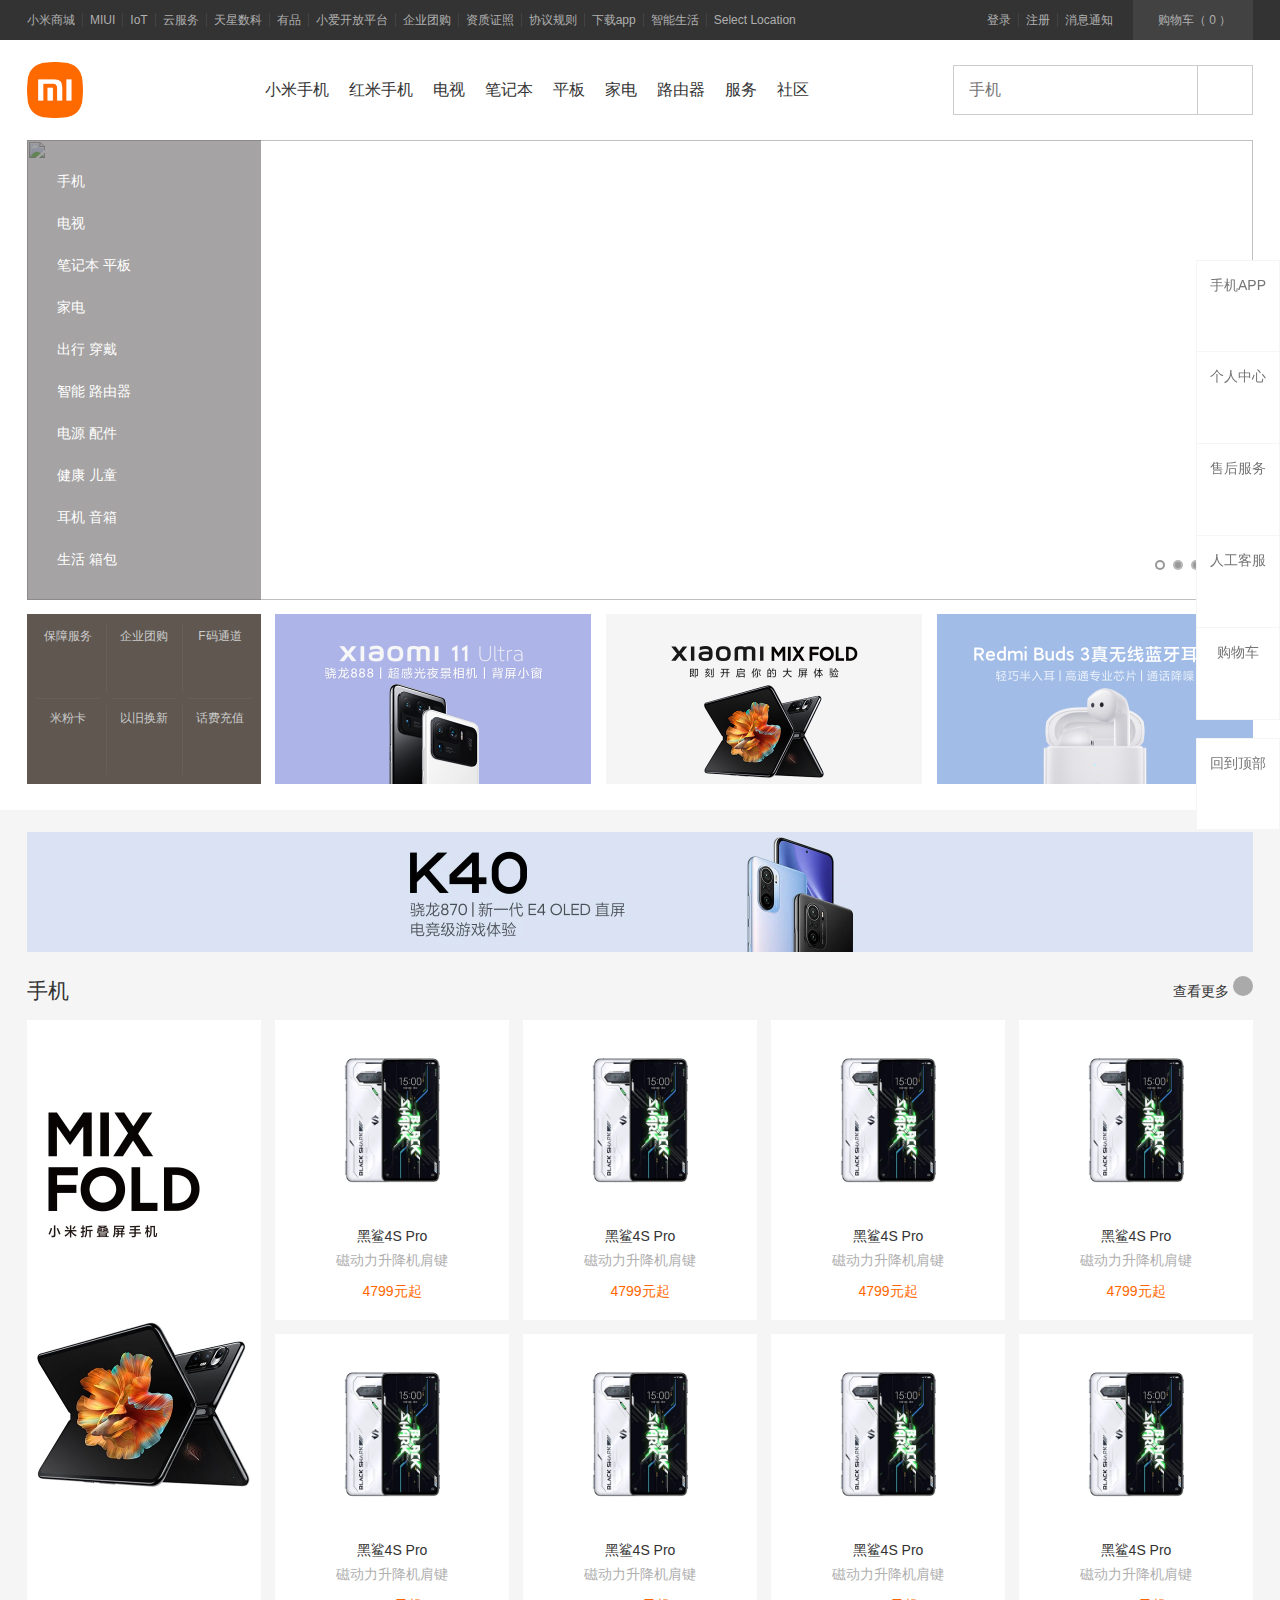
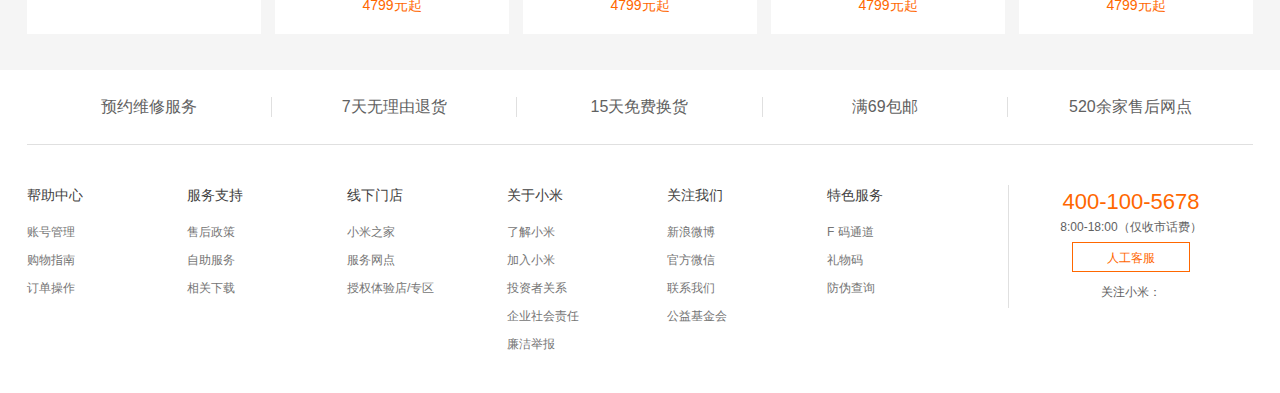
==== commit 537e4cad: "adding js to make the carasoul works" ====
--- a/index.html
+++ b/index.html
@@ -180,9 +180,9 @@
         </div>
 
         <div class="banner-dots">
-            <span class="banner-dots-selected fl"></span>
+            <!-- <span class="banner-dots-selected fl"></span>
             <span class="fl"></span>
-            <span class="fl"></span>
+            <span class="fl"></span> -->
         </div>
 
         <!-- 横幅-菜单 -->
@@ -1227,6 +1227,7 @@
         </a>
     </div>
     <!-- 右侧固定菜单 结束 -->
+    <script src="./js/banner.js"></script>
 </body>
 
 </html>--- a/css/banner.css
+++ b/css/banner.css
@@ -57,6 +57,7 @@
     border-radius: 50%;
     border: 2px solid rgba(255, 255, 255, 0.3);
     margin: 0 4px;
+    cursor: pointer;
 }
 
 .banner-dots span.banner-dots-selected {
